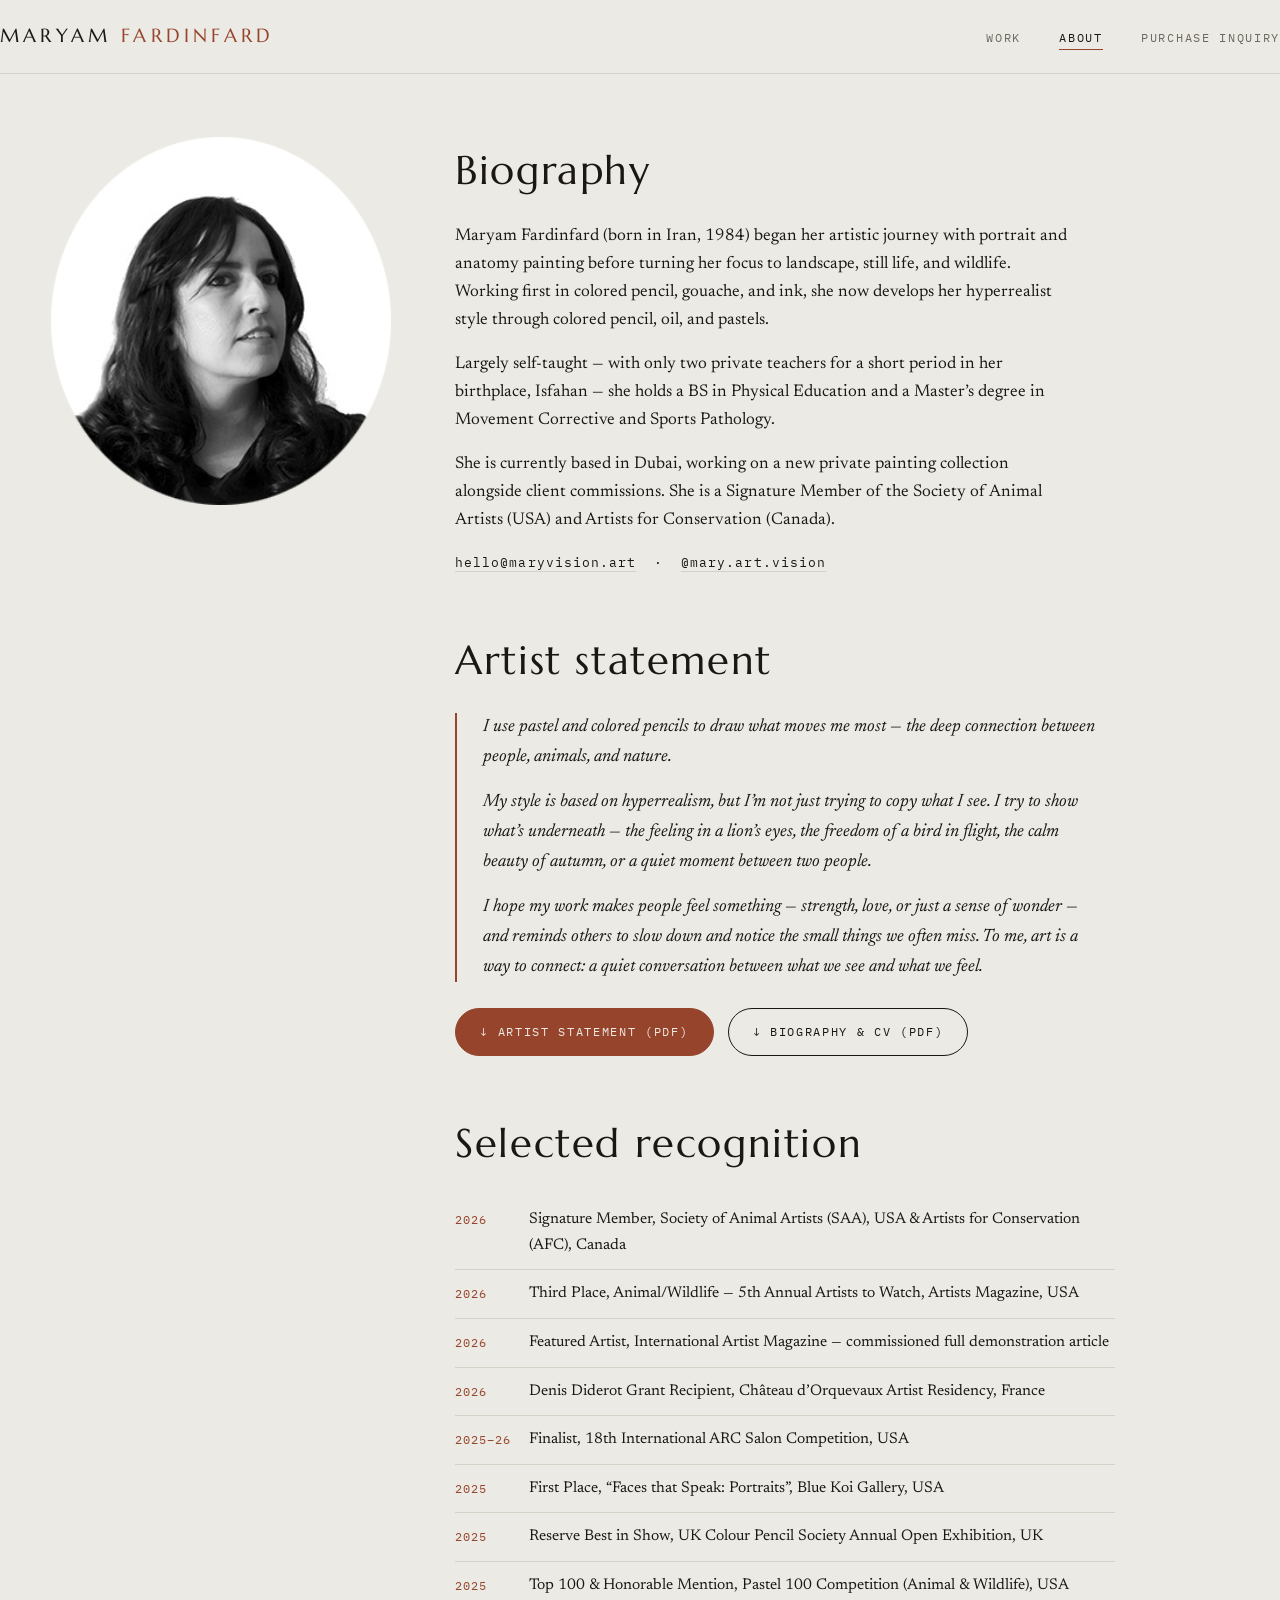
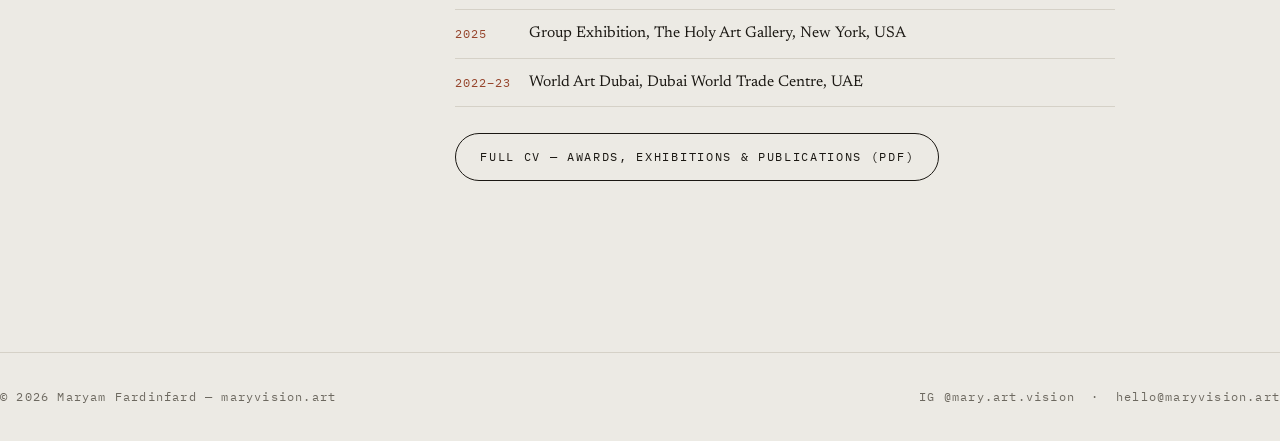
==== about.html @ 35402e99 "Initial site: gallery, about, purchase inquiry" ====
<!doctype html>
<html lang="en">
<head>
<meta charset="utf-8">
<meta name="viewport" content="width=device-width,initial-scale=1">
<title>About — Maryam Fardinfard</title>
<meta name="description" content="Biography and artist statement of Maryam Fardinfard, hyperrealist pastel and colored-pencil artist based in Dubai.">
<link rel="preconnect" href="https://fonts.googleapis.com"><link rel="preconnect" href="https://fonts.gstatic.com" crossorigin>
<link href="https://fonts.googleapis.com/css2?family=Marcellus&family=Newsreader:ital,opsz,wght@0,6..72,300..600;1,6..72,300..600&family=IBM+Plex+Mono:wght@400;500&display=swap" rel="stylesheet">
<link rel="stylesheet" href="css/style.css">
</head>
<body>
<header><div class="wrap nav">
  <a class="brand" href="index.html">Maryam <span>Fardinfard</span></a>
  <nav><ul>
    <li><a href="index.html#work">Work</a></li>
    <li><a href="about.html" aria-current="page">About</a></li>
    <li><a href="inquire.html">Purchase inquiry</a></li>
  </ul></nav>
</div></header>

<section class="sect about"><div class="wrap about-grid">
  <div class="portrait"><img src="images/profile.png" alt="Portrait of Maryam Fardinfard"></div>
  <div>
    <div class="block">
      <h2>Biography</h2>
      <p>Maryam Fardinfard (born in Iran, 1984) began her artistic journey with portrait and anatomy painting before turning her focus to landscape, still life, and wildlife. Working first in colored pencil, gouache, and ink, she now develops her hyperrealist style through colored pencil, oil, and pastels.</p>
      <p>Largely self-taught &mdash; with only two private teachers for a short period in her birthplace, Isfahan &mdash; she holds a BS in Physical Education and a Master&rsquo;s degree in Movement Corrective and Sports Pathology.</p>
      <p>She is currently based in Dubai, working on a new private painting collection alongside client commissions. She is a Signature Member of the Society of Animal Artists (USA) and Artists for Conservation (Canada).</p>
      <p class="contact-line"><a href="mailto:hello@maryvision.art">hello@maryvision.art</a> &nbsp;&middot;&nbsp; <a href="https://www.instagram.com/mary.art.vision/" target="_blank" rel="noopener">@mary.art.vision</a></p>
    </div>

    <div class="block">
      <h2>Artist statement</h2>
      <div class="statement">
        <p>I use pastel and colored pencils to draw what moves me most &mdash; the deep connection between people, animals, and nature.</p>
        <p>My style is based on hyperrealism, but I&rsquo;m not just trying to copy what I see. I try to show what&rsquo;s underneath &mdash; the feeling in a lion&rsquo;s eyes, the freedom of a bird in flight, the calm beauty of autumn, or a quiet moment between two people.</p>
        <p>I hope my work makes people feel something &mdash; strength, love, or just a sense of wonder &mdash; and reminds others to slow down and notice the small things we often miss. To me, art is a way to connect: a quiet conversation between what we see and what we feel.</p>
      </div>
      <div class="dl-row">
        <a class="btn primary" href="pdf/Maryam_Fardinfard_Artist_Statement.pdf" download>&darr; Artist statement (PDF)</a>
        <a class="btn" href="pdf/Maryam_Fardinfard_CV.pdf" download>&darr; Biography &amp; CV (PDF)</a>
      </div>
    </div>

    <div class="block">
      <h2>Selected recognition</h2>
      <ul class="cv-list">
        <li><span class="yr">2026</span><span>Signature Member, Society of Animal Artists (SAA), USA &amp; Artists for Conservation (AFC), Canada</span></li>
        <li><span class="yr">2026</span><span>Third Place, Animal/Wildlife &mdash; 5th Annual Artists to Watch, Artists Magazine, USA</span></li>
        <li><span class="yr">2026</span><span>Featured Artist, International Artist Magazine &mdash; commissioned full demonstration article</span></li>
        <li><span class="yr">2026</span><span>Denis Diderot Grant Recipient, Ch&acirc;teau d&rsquo;Orquevaux Artist Residency, France</span></li>
        <li><span class="yr">2025&ndash;26</span><span>Finalist, 18th International ARC Salon Competition, USA</span></li>
        <li><span class="yr">2025</span><span>First Place, &ldquo;Faces that Speak: Portraits&rdquo;, Blue Koi Gallery, USA</span></li>
        <li><span class="yr">2025</span><span>Reserve Best in Show, UK Colour Pencil Society Annual Open Exhibition, UK</span></li>
        <li><span class="yr">2025</span><span>Top 100 &amp; Honorable Mention, Pastel 100 Competition (Animal &amp; Wildlife), USA</span></li>
        <li><span class="yr">2025</span><span>Group Exhibition, The Holy Art Gallery, New York, USA</span></li>
        <li><span class="yr">2022&ndash;23</span><span>World Art Dubai, Dubai World Trade Centre, UAE</span></li>
      </ul>
      <div class="dl-row"><a class="btn" href="pdf/Maryam_Fardinfard_CV.pdf" download>Full CV &mdash; awards, exhibitions &amp; publications (PDF)</a></div>
    </div>
  </div>
</div></section>
<footer><div class="wrap foot">
  <span>&copy; 2026 Maryam Fardinfard &mdash; maryvision.art</span>
  <span><a href="https://www.instagram.com/mary.art.vision/" target="_blank" rel="noopener">IG @mary.art.vision</a> &nbsp;&middot;&nbsp; <a href="mailto:hello@maryvision.art">hello@maryvision.art</a></span>
</div></footer>
<script src="js/main.js"></script>
</body></html>
---- css/style.css ----
/* Maryam Fardinfard — maryvision.art
   Museum-catalogue minimalism. Grey gallery wall, graphite ink, sanguine chalk accent. */

:root{
  --paper:#ECEAE4;
  --card:#F5F3EE;
  --ink:#1B1813;
  --mid:#6D6960;
  --line:#D5D1C7;
  --sang:#96452C;
  --serif:"Newsreader",Georgia,serif;
  --disp:"Marcellus",Georgia,serif;
  --mono:"IBM Plex Mono",ui-monospace,monospace;
}
*{box-sizing:border-box;margin:0;padding:0}
html{scroll-behavior:smooth}
body{
  background:var(--paper);color:var(--ink);
  font-family:var(--serif);font-size:17px;line-height:1.65;
  -webkit-font-smoothing:antialiased;
}
img{display:block;max-width:100%}
a{color:inherit;text-decoration:none}
::selection{background:var(--sang);color:var(--paper)}

.wrap{max-width:1280px;margin:0 auto;padding:0 clamp(20px,4vw,56px)}

/* ---------- header ---------- */
header{
  position:sticky;top:0;z-index:50;
  background:color-mix(in srgb,var(--paper) 88%,transparent);
  backdrop-filter:blur(10px);
  border-bottom:1px solid var(--line);
}
.nav{display:flex;align-items:baseline;justify-content:space-between;padding:20px 0}
.brand{font-family:var(--disp);font-size:19px;letter-spacing:.22em;text-transform:uppercase}
.brand span{color:var(--sang)}
nav ul{display:flex;gap:clamp(18px,3vw,40px);list-style:none}
nav a{
  font-family:var(--mono);font-size:12px;letter-spacing:.14em;text-transform:uppercase;
  color:var(--mid);padding-bottom:4px;border-bottom:1px solid transparent;transition:.25s;
}
nav a:hover,nav a[aria-current]{color:var(--ink);border-color:var(--sang)}

/* ---------- hero ---------- */
.hero{padding:clamp(48px,8vh,110px) 0 clamp(40px,6vh,80px);border-bottom:1px solid var(--line)}
.hero-grid{display:grid;grid-template-columns:1.1fr .9fr;gap:clamp(28px,5vw,72px);align-items:end}
.hero h1{
  font-family:var(--disp);font-weight:400;
  font-size:clamp(40px,6.5vw,92px);line-height:1.02;letter-spacing:.02em;
}
.hero .kicker{
  font-family:var(--mono);font-size:12px;letter-spacing:.22em;text-transform:uppercase;
  color:var(--sang);margin-bottom:22px;
}
.hero p.lede{margin-top:26px;max-width:46ch;color:var(--mid);font-size:18px}
.hero-art{position:relative}
.hero-art figure{overflow:hidden;background:var(--card)}
.hero-art img{width:100%;aspect-ratio:4/3.1;object-fit:cover}
.plate{
  display:inline-flex;gap:14px;align-items:baseline;margin-top:14px;
  border-top:1px solid var(--ink);padding-top:10px;
}
.plate .code{font-family:var(--mono);font-size:12px;letter-spacing:.12em;color:var(--sang)}
.plate .t{font-family:var(--mono);font-size:12px;letter-spacing:.1em;color:var(--mid);text-transform:uppercase}

/* ---------- section headings ---------- */
.sect{padding:clamp(48px,7vh,90px) 0}
.sect-head{display:flex;align-items:baseline;justify-content:space-between;gap:24px;margin-bottom:34px;flex-wrap:wrap}
h2{font-family:var(--disp);font-weight:400;font-size:clamp(26px,3.2vw,40px);letter-spacing:.04em}
.count{font-family:var(--mono);font-size:12px;color:var(--mid);letter-spacing:.14em}

/* ---------- filters ---------- */
.filters{display:flex;gap:8px;flex-wrap:wrap;margin-bottom:38px}
.filters button{
  font-family:var(--mono);font-size:12px;letter-spacing:.12em;text-transform:uppercase;
  background:none;border:1px solid var(--line);color:var(--mid);
  padding:9px 18px;cursor:pointer;transition:.25s;border-radius:999px;
}
.filters button:hover{border-color:var(--ink);color:var(--ink)}
.filters button.on{background:var(--ink);border-color:var(--ink);color:var(--paper)}

/* ---------- gallery ---------- */
.grid{display:grid;grid-template-columns:repeat(3,1fr);gap:clamp(20px,3vw,42px) clamp(18px,2.5vw,34px)}
.art{opacity:1;transition:opacity .35s}
.art.hide{display:none}
.art figure{
  position:relative;overflow:hidden;background:var(--card);cursor:zoom-in;
}
.art img{
  width:100%;aspect-ratio:1/1;object-fit:cover;
  transform-origin:50% 50%;
  transition:transform .55s cubic-bezier(.22,.61,.36,1);
  will-change:transform;
}
.art figure:hover img,.art figure.zoom img{transform:scale(1.8)}
.art .label{
  display:flex;justify-content:space-between;align-items:baseline;
  margin-top:12px;padding-top:9px;border-top:1px solid var(--line);
}
.art .code{font-family:var(--mono);font-size:12px;letter-spacing:.12em;color:var(--ink)}
.art .cat{font-family:var(--mono);font-size:11px;letter-spacing:.12em;color:var(--mid);text-transform:uppercase}
.art:hover .code{color:var(--sang)}

/* ---------- lightbox ---------- */
.lb{
  position:fixed;inset:0;z-index:100;display:none;
  background:color-mix(in srgb,var(--ink) 92%,transparent);
  align-items:center;justify-content:center;padding:clamp(16px,4vw,56px);
}
.lb.open{display:flex}
.lb figure{max-width:min(1100px,100%);width:100%;display:flex;flex-direction:column;align-items:center}
.lb img{max-height:78vh;width:auto;max-width:100%;box-shadow:0 30px 80px rgba(0,0,0,.5)}
.lb .bar{
  display:flex;gap:22px;align-items:baseline;margin-top:18px;color:var(--paper);flex-wrap:wrap;justify-content:center;
}
.lb .code{font-family:var(--mono);font-size:13px;letter-spacing:.14em;color:#E0B7A4}
.lb .cat{font-family:var(--mono);font-size:12px;letter-spacing:.12em;color:#A9A49B;text-transform:uppercase}
.lb .inq{
  font-family:var(--mono);font-size:12px;letter-spacing:.12em;text-transform:uppercase;
  border:1px solid #5c574f;color:var(--paper);padding:8px 18px;border-radius:999px;transition:.25s;
}
.lb .inq:hover{background:var(--sang);border-color:var(--sang)}
.lb .x{
  position:absolute;top:22px;right:28px;background:none;border:0;color:var(--paper);
  font-family:var(--mono);font-size:13px;letter-spacing:.14em;cursor:pointer;opacity:.8;
}
.lb .x:hover{opacity:1}

/* ---------- about ---------- */
.about-grid{display:grid;grid-template-columns:340px 1fr;gap:clamp(32px,5vw,80px);align-items:start}
.about-grid .portrait{position:sticky;top:110px}
.about-grid .portrait img{width:100%;filter:grayscale(12%)}
.about h2{margin-bottom:20px}
.about .block{margin-bottom:clamp(40px,6vh,64px)}
.about p{margin-bottom:16px;max-width:62ch}
.about p.muted{color:var(--mid)}
.statement{
  border-left:2px solid var(--sang);padding-left:26px;
  font-style:italic;font-size:18px;
}
.dl-row{display:flex;gap:14px;flex-wrap:wrap;margin-top:26px}
.btn{
  display:inline-flex;align-items:center;gap:10px;
  font-family:var(--mono);font-size:12px;letter-spacing:.14em;text-transform:uppercase;
  border:1px solid var(--ink);color:var(--ink);padding:13px 24px;border-radius:999px;transition:.25s;
}
.btn:hover{background:var(--ink);color:var(--paper)}
.btn.primary{background:var(--sang);border-color:var(--sang);color:var(--paper)}
.btn.primary:hover{background:var(--ink);border-color:var(--ink)}
.cv-list{list-style:none;max-width:66ch}
.cv-list li{
  padding:11px 0;border-bottom:1px solid var(--line);
  display:grid;grid-template-columns:56px 1fr;gap:18px;font-size:15.5px;
}
.cv-list .yr{font-family:var(--mono);font-size:12px;color:var(--sang);letter-spacing:.08em;padding-top:3px}
.contact-line{font-family:var(--mono);font-size:13px;letter-spacing:.08em}
.contact-line a{border-bottom:1px solid var(--line)}
.contact-line a:hover{border-color:var(--sang);color:var(--sang)}

/* ---------- inquiry form ---------- */
.form-wrap{max-width:640px}
.form-wrap p.intro{color:var(--mid);margin-bottom:36px;max-width:52ch}
form .field{margin-bottom:26px}
label{
  display:block;font-family:var(--mono);font-size:12px;letter-spacing:.14em;
  text-transform:uppercase;color:var(--mid);margin-bottom:9px;
}
input,select,textarea{
  width:100%;background:var(--card);border:1px solid var(--line);
  font-family:var(--serif);font-size:16px;color:var(--ink);
  padding:14px 16px;transition:border .25s;border-radius:2px;
}
input:focus,select:focus,textarea:focus{outline:none;border-color:var(--sang)}
textarea{min-height:150px;resize:vertical}
select{appearance:none;background-image:url("data:image/svg+xml,%3Csvg xmlns='http://www.w3.org/2000/svg' width='10' height='6'%3E%3Cpath d='M0 0l5 6 5-6z' fill='%236D6960'/%3E%3C/svg%3E");background-repeat:no-repeat;background-position:right 16px center}
form button[type=submit]{cursor:pointer;width:auto}
.note{font-family:var(--mono);font-size:12px;color:var(--mid);letter-spacing:.06em;margin-top:16px}

/* ---------- footer ---------- */
footer{border-top:1px solid var(--line);margin-top:clamp(40px,6vh,80px)}
.foot{
  display:flex;justify-content:space-between;align-items:baseline;gap:20px;flex-wrap:wrap;
  padding:34px 0;font-family:var(--mono);font-size:12px;letter-spacing:.1em;color:var(--mid);
}
.foot a:hover{color:var(--sang)}

/* ---------- thanks ---------- */
.center-page{min-height:55vh;display:flex;flex-direction:column;justify-content:center;align-items:flex-start;gap:20px}

/* ---------- responsive ---------- */
@media(max-width:960px){
  .grid{grid-template-columns:repeat(2,1fr)}
  .hero-grid{grid-template-columns:1fr}
  .about-grid{grid-template-columns:1fr}
  .about-grid .portrait{position:static;max-width:300px}
}
@media(max-width:560px){
  .grid{grid-template-columns:1fr}
  .art img{aspect-ratio:4/3.4}
  nav ul{gap:16px}
  .brand{font-size:15px;letter-spacing:.16em}
  .nav{flex-wrap:wrap;gap:10px}
}
@media(prefers-reduced-motion:reduce){
  *{transition:none!important;animation:none!important}
  html{scroll-behavior:auto}
}
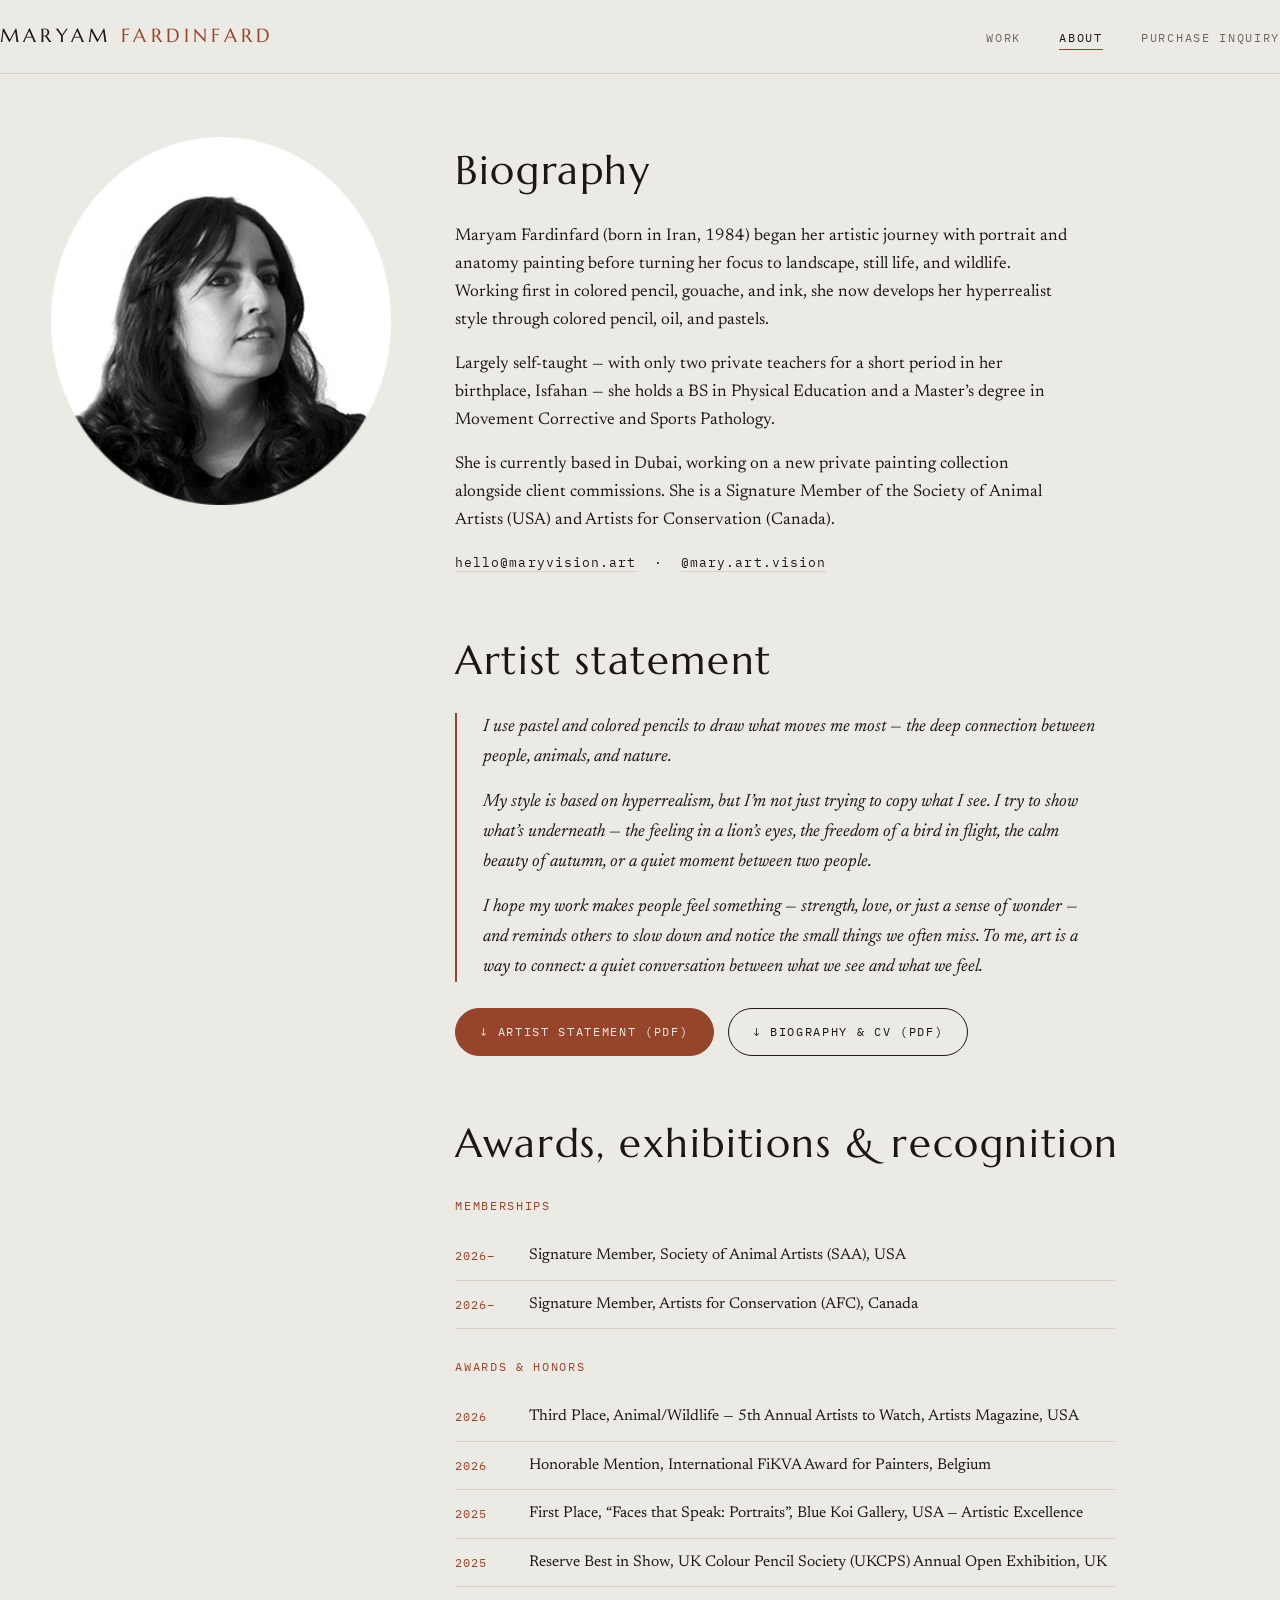
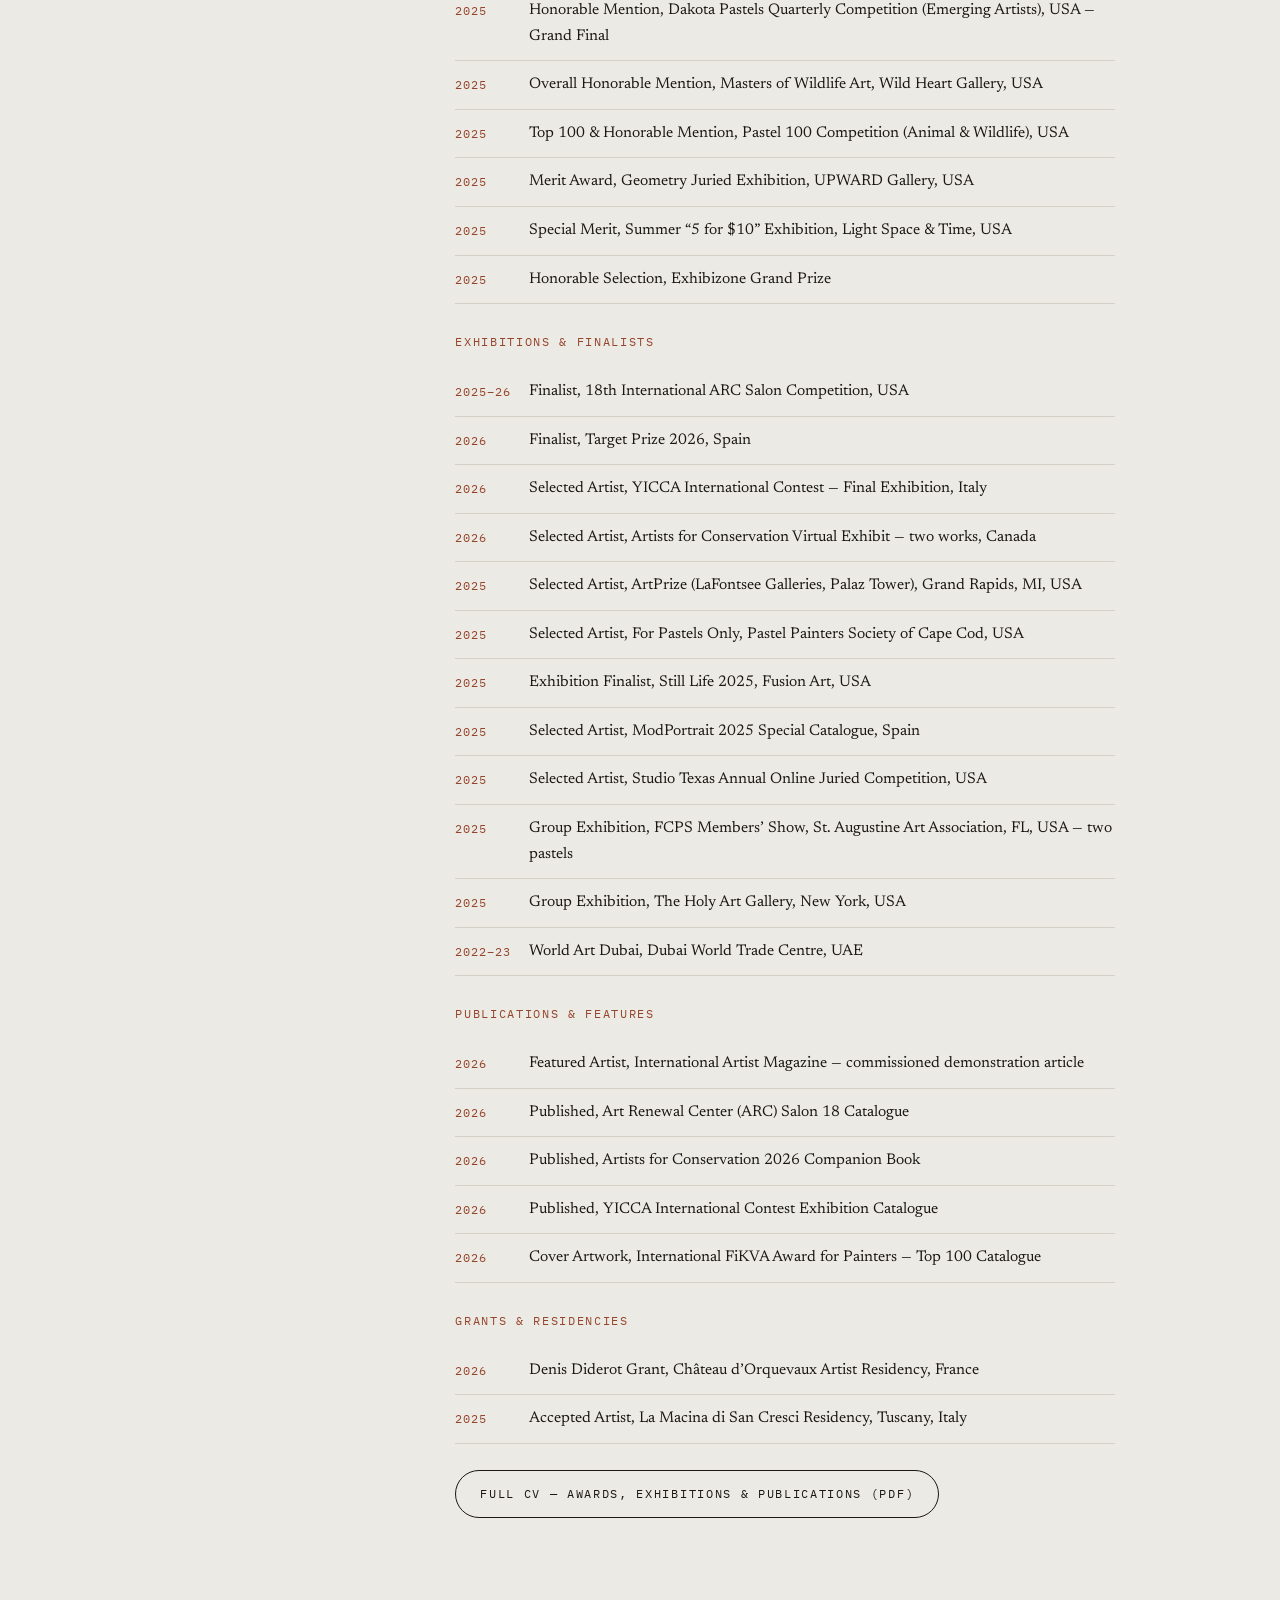
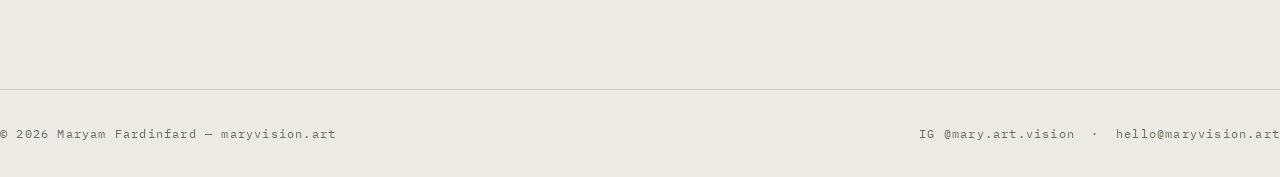
==== commit 3690ead2: "About: list full awards/exhibitions instead of a selection" ====
--- a/about.html
+++ b/about.html
@@ -44,18 +44,52 @@
     </div>
 
     <div class="block">
-      <h2>Selected recognition</h2>
+            <h2>Awards, exhibitions &amp; recognition</h2>
+      <p class="cv-group">Memberships</p>
       <ul class="cv-list">
-        <li><span class="yr">2026</span><span>Signature Member, Society of Animal Artists (SAA), USA &amp; Artists for Conservation (AFC), Canada</span></li>
+        <li><span class="yr">2026&ndash;</span><span>Signature Member, Society of Animal Artists (SAA), USA</span></li>
+        <li><span class="yr">2026&ndash;</span><span>Signature Member, Artists for Conservation (AFC), Canada</span></li>
+      </ul>
+      <p class="cv-group">Awards &amp; honors</p>
+      <ul class="cv-list">
         <li><span class="yr">2026</span><span>Third Place, Animal/Wildlife &mdash; 5th Annual Artists to Watch, Artists Magazine, USA</span></li>
-        <li><span class="yr">2026</span><span>Featured Artist, International Artist Magazine &mdash; commissioned full demonstration article</span></li>
-        <li><span class="yr">2026</span><span>Denis Diderot Grant Recipient, Ch&acirc;teau d&rsquo;Orquevaux Artist Residency, France</span></li>
+        <li><span class="yr">2026</span><span>Honorable Mention, International FiKVA Award for Painters, Belgium</span></li>
+        <li><span class="yr">2025</span><span>First Place, &ldquo;Faces that Speak: Portraits&rdquo;, Blue Koi Gallery, USA &mdash; Artistic Excellence</span></li>
+        <li><span class="yr">2025</span><span>Reserve Best in Show, UK Colour Pencil Society (UKCPS) Annual Open Exhibition, UK</span></li>
+        <li><span class="yr">2025</span><span>Honorable Mention, Dakota Pastels Quarterly Competition (Emerging Artists), USA &mdash; Grand Final</span></li>
+        <li><span class="yr">2025</span><span>Overall Honorable Mention, Masters of Wildlife Art, Wild Heart Gallery, USA</span></li>
+        <li><span class="yr">2025</span><span>Top 100 &amp; Honorable Mention, Pastel 100 Competition (Animal &amp; Wildlife), USA</span></li>
+        <li><span class="yr">2025</span><span>Merit Award, Geometry Juried Exhibition, UPWARD Gallery, USA</span></li>
+        <li><span class="yr">2025</span><span>Special Merit, Summer &ldquo;5 for $10&rdquo; Exhibition, Light Space &amp; Time, USA</span></li>
+        <li><span class="yr">2025</span><span>Honorable Selection, Exhibizone Grand Prize</span></li>
+      </ul>
+      <p class="cv-group">Exhibitions &amp; finalists</p>
+      <ul class="cv-list">
         <li><span class="yr">2025&ndash;26</span><span>Finalist, 18th International ARC Salon Competition, USA</span></li>
-        <li><span class="yr">2025</span><span>First Place, &ldquo;Faces that Speak: Portraits&rdquo;, Blue Koi Gallery, USA</span></li>
-        <li><span class="yr">2025</span><span>Reserve Best in Show, UK Colour Pencil Society Annual Open Exhibition, UK</span></li>
-        <li><span class="yr">2025</span><span>Top 100 &amp; Honorable Mention, Pastel 100 Competition (Animal &amp; Wildlife), USA</span></li>
+        <li><span class="yr">2026</span><span>Finalist, Target Prize 2026, Spain</span></li>
+        <li><span class="yr">2026</span><span>Selected Artist, YICCA International Contest &mdash; Final Exhibition, Italy</span></li>
+        <li><span class="yr">2026</span><span>Selected Artist, Artists for Conservation Virtual Exhibit &mdash; two works, Canada</span></li>
+        <li><span class="yr">2025</span><span>Selected Artist, ArtPrize (LaFontsee Galleries, Palaz Tower), Grand Rapids, MI, USA</span></li>
+        <li><span class="yr">2025</span><span>Selected Artist, For Pastels Only, Pastel Painters Society of Cape Cod, USA</span></li>
+        <li><span class="yr">2025</span><span>Exhibition Finalist, Still Life 2025, Fusion Art, USA</span></li>
+        <li><span class="yr">2025</span><span>Selected Artist, ModPortrait 2025 Special Catalogue, Spain</span></li>
+        <li><span class="yr">2025</span><span>Selected Artist, Studio Texas Annual Online Juried Competition, USA</span></li>
+        <li><span class="yr">2025</span><span>Group Exhibition, FCPS Members&rsquo; Show, St. Augustine Art Association, FL, USA &mdash; two pastels</span></li>
         <li><span class="yr">2025</span><span>Group Exhibition, The Holy Art Gallery, New York, USA</span></li>
         <li><span class="yr">2022&ndash;23</span><span>World Art Dubai, Dubai World Trade Centre, UAE</span></li>
+      </ul>
+      <p class="cv-group">Publications &amp; features</p>
+      <ul class="cv-list">
+        <li><span class="yr">2026</span><span>Featured Artist, International Artist Magazine &mdash; commissioned demonstration article</span></li>
+        <li><span class="yr">2026</span><span>Published, Art Renewal Center (ARC) Salon 18 Catalogue</span></li>
+        <li><span class="yr">2026</span><span>Published, Artists for Conservation 2026 Companion Book</span></li>
+        <li><span class="yr">2026</span><span>Published, YICCA International Contest Exhibition Catalogue</span></li>
+        <li><span class="yr">2026</span><span>Cover Artwork, International FiKVA Award for Painters &mdash; Top 100 Catalogue</span></li>
+      </ul>
+      <p class="cv-group">Grants &amp; residencies</p>
+      <ul class="cv-list">
+        <li><span class="yr">2026</span><span>Denis Diderot Grant, Ch&acirc;teau d&rsquo;Orquevaux Artist Residency, France</span></li>
+        <li><span class="yr">2025</span><span>Accepted Artist, La Macina di San Cresci Residency, Tuscany, Italy</span></li>
       </ul>
       <div class="dl-row"><a class="btn" href="pdf/Maryam_Fardinfard_CV.pdf" download>Full CV &mdash; awards, exhibitions &amp; publications (PDF)</a></div>
     </div>
--- a/css/style.css
+++ b/css/style.css
@@ -206,3 +206,6 @@
   *{transition:none!important;animation:none!important}
   html{scroll-behavior:auto}
 }
+
+.cv-group{font-family:var(--mono);font-size:12px;letter-spacing:.14em;text-transform:uppercase;color:var(--sang);margin:28px 0 8px}
+.cv-group:first-of-type{margin-top:6px}
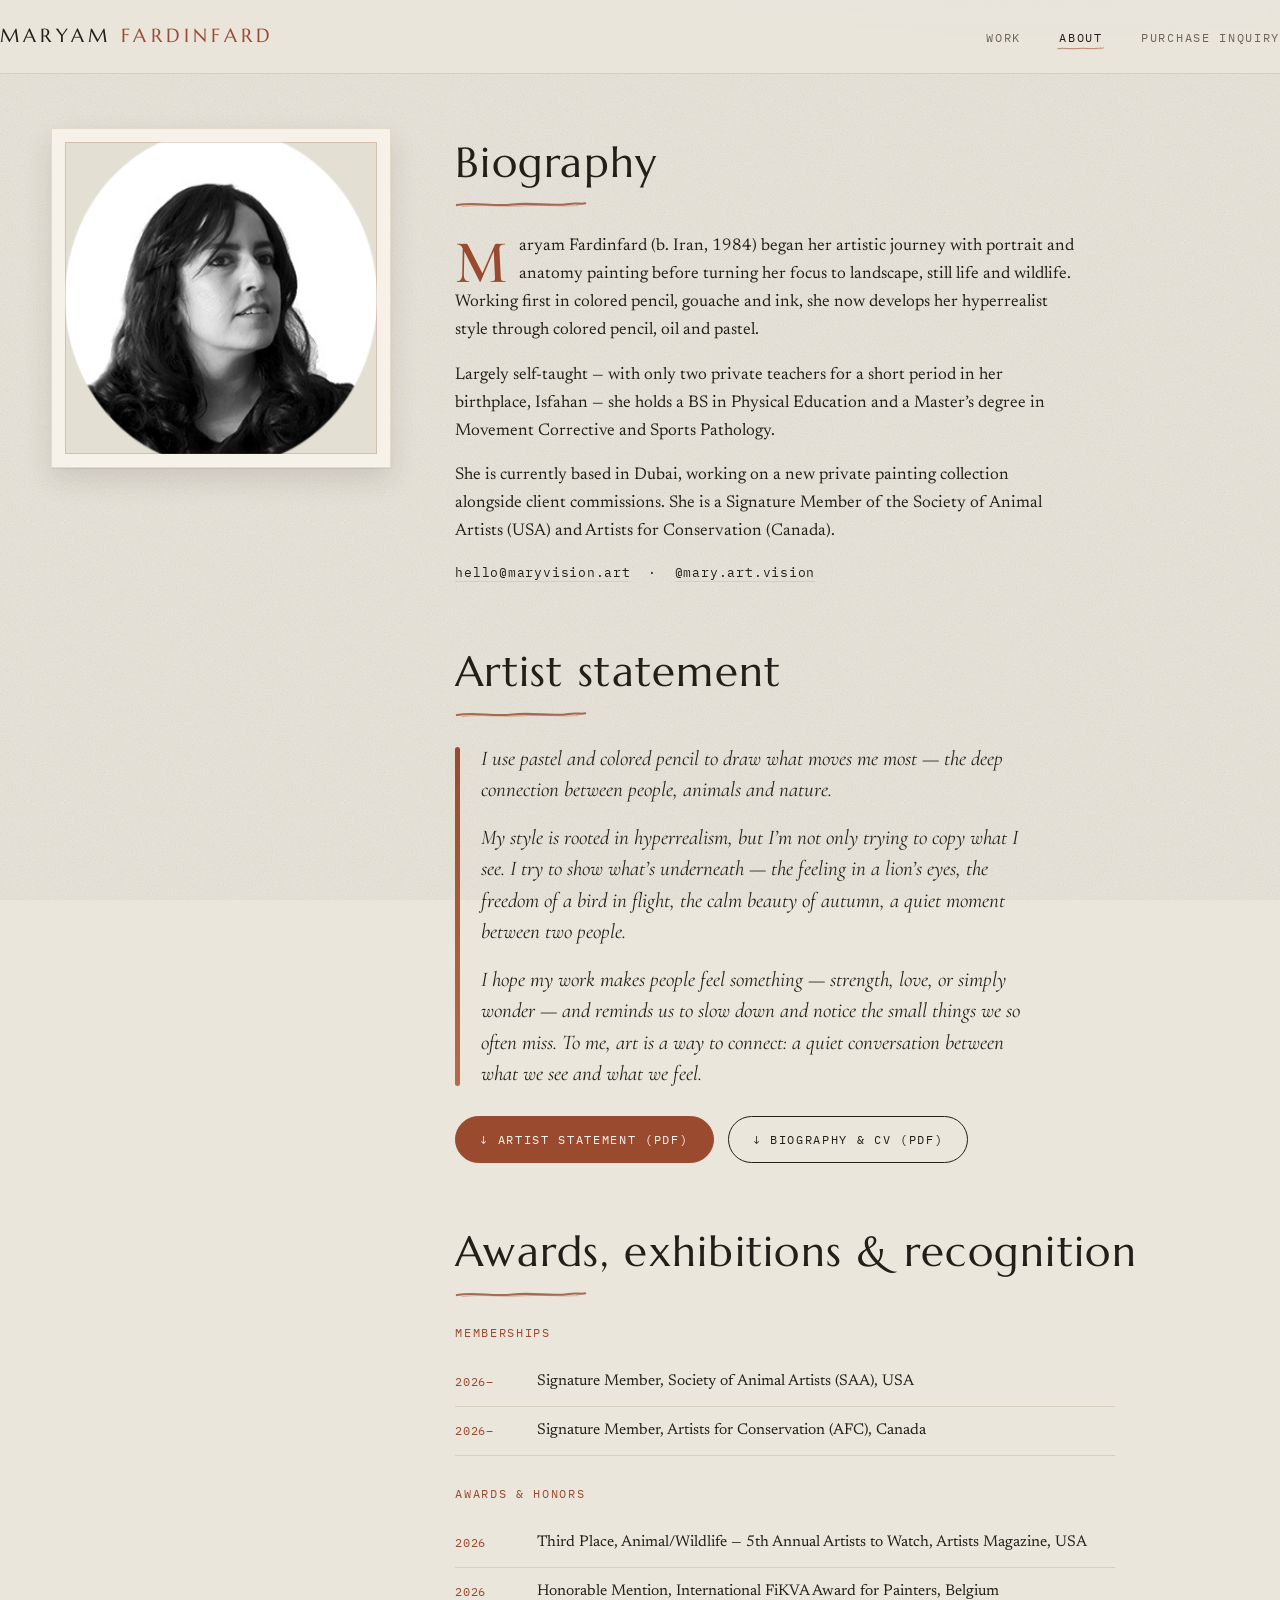
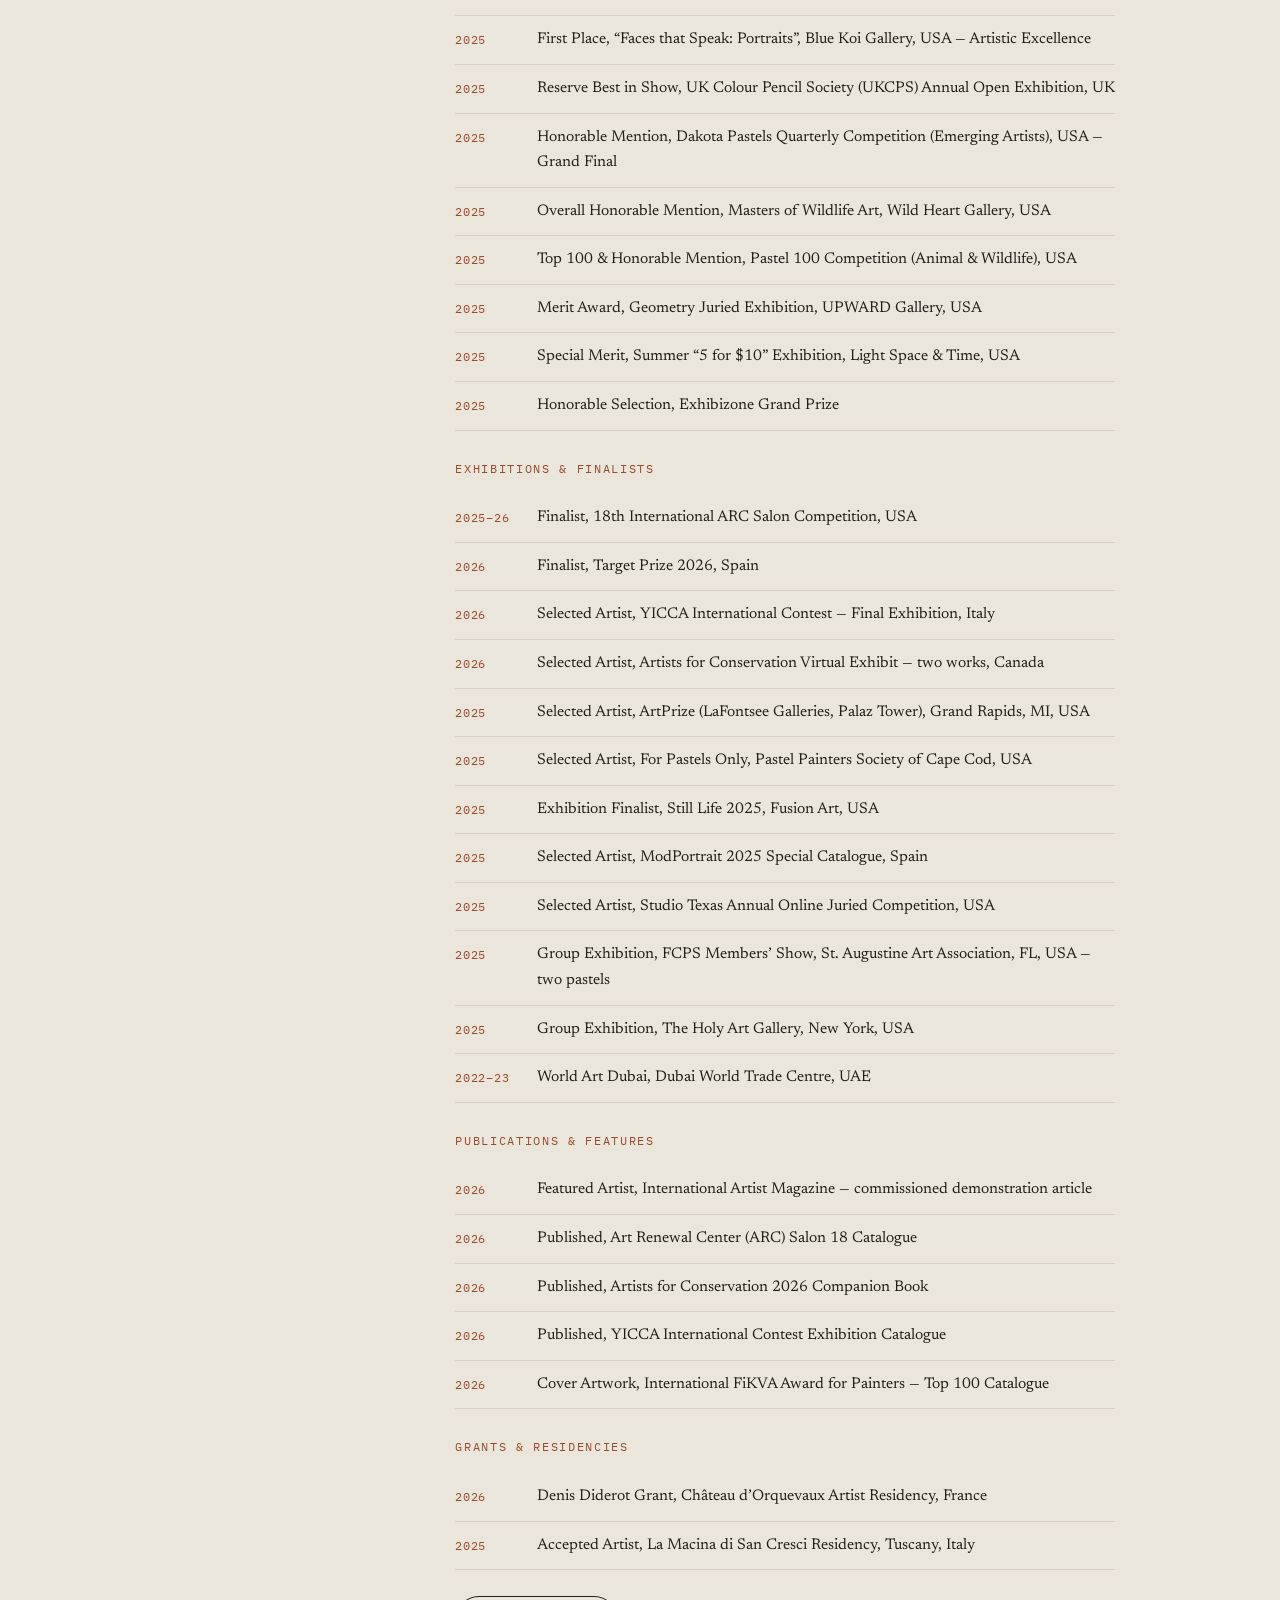
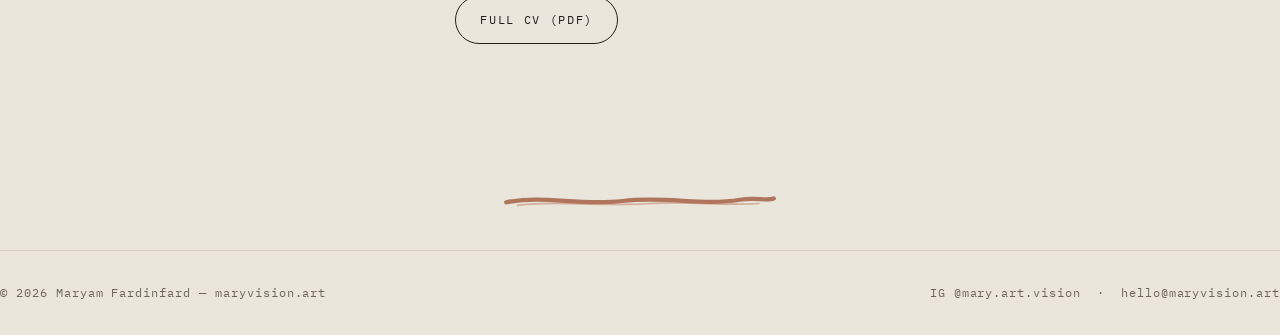
==== commit 21217fe9: "New collection: 41 artworks, 6 categories (Wildlife/Birds/Horses/Nature/Portrait/Still Life), painte" ====
--- a/about.html
+++ b/about.html
@@ -4,12 +4,13 @@
 <meta charset="utf-8">
 <meta name="viewport" content="width=device-width,initial-scale=1">
 <title>About — Maryam Fardinfard</title>
-<meta name="description" content="Biography and artist statement of Maryam Fardinfard, hyperrealist pastel and colored-pencil artist based in Dubai.">
+<meta name="description" content="Biography and artist statement of Maryam Fardinfard, hyperrealist pastel, colored-pencil and oil painter based in Dubai.">
 <link rel="preconnect" href="https://fonts.googleapis.com"><link rel="preconnect" href="https://fonts.gstatic.com" crossorigin>
-<link href="https://fonts.googleapis.com/css2?family=Marcellus&family=Newsreader:ital,opsz,wght@0,6..72,300..600;1,6..72,300..600&family=IBM+Plex+Mono:wght@400;500&display=swap" rel="stylesheet">
+<link href="https://fonts.googleapis.com/css2?family=Marcellus&family=Cormorant+Garamond:ital,wght@0,400;0,500;0,600;1,400;1,500&family=Newsreader:ital,opsz,wght@0,6..72,300..600;1,6..72,300..500&family=IBM+Plex+Mono:wght@400;500&display=swap" rel="stylesheet">
 <link rel="stylesheet" href="css/style.css">
 </head>
 <body>
+<div class="grain" aria-hidden="true"></div>
 <header><div class="wrap nav">
   <a class="brand" href="index.html">Maryam <span>Fardinfard</span></a>
   <nav><ul>
@@ -20,11 +21,11 @@
 </div></header>
 
 <section class="sect about"><div class="wrap about-grid">
-  <div class="portrait"><img src="images/profile.png" alt="Portrait of Maryam Fardinfard"></div>
+  <div class="portrait"><figure class="frm"><span class="win"><img src="images/profile.png" alt="Portrait of Maryam Fardinfard"></span></figure></div>
   <div>
-    <div class="block">
+    <div class="block bio">
       <h2>Biography</h2>
-      <p>Maryam Fardinfard (born in Iran, 1984) began her artistic journey with portrait and anatomy painting before turning her focus to landscape, still life, and wildlife. Working first in colored pencil, gouache, and ink, she now develops her hyperrealist style through colored pencil, oil, and pastels.</p>
+      <p>Maryam Fardinfard (b.&nbsp;Iran, 1984) began her artistic journey with portrait and anatomy painting before turning her focus to landscape, still life and wildlife. Working first in colored pencil, gouache and ink, she now develops her hyperrealist style through colored pencil, oil and pastel.</p>
       <p>Largely self-taught &mdash; with only two private teachers for a short period in her birthplace, Isfahan &mdash; she holds a BS in Physical Education and a Master&rsquo;s degree in Movement Corrective and Sports Pathology.</p>
       <p>She is currently based in Dubai, working on a new private painting collection alongside client commissions. She is a Signature Member of the Society of Animal Artists (USA) and Artists for Conservation (Canada).</p>
       <p class="contact-line"><a href="mailto:hello@maryvision.art">hello@maryvision.art</a> &nbsp;&middot;&nbsp; <a href="https://www.instagram.com/mary.art.vision/" target="_blank" rel="noopener">@mary.art.vision</a></p>
@@ -33,9 +34,9 @@
     <div class="block">
       <h2>Artist statement</h2>
       <div class="statement">
-        <p>I use pastel and colored pencils to draw what moves me most &mdash; the deep connection between people, animals, and nature.</p>
-        <p>My style is based on hyperrealism, but I&rsquo;m not just trying to copy what I see. I try to show what&rsquo;s underneath &mdash; the feeling in a lion&rsquo;s eyes, the freedom of a bird in flight, the calm beauty of autumn, or a quiet moment between two people.</p>
-        <p>I hope my work makes people feel something &mdash; strength, love, or just a sense of wonder &mdash; and reminds others to slow down and notice the small things we often miss. To me, art is a way to connect: a quiet conversation between what we see and what we feel.</p>
+        <p>I use pastel and colored pencil to draw what moves me most &mdash; the deep connection between people, animals and nature.</p>
+        <p>My style is rooted in hyperrealism, but I&rsquo;m not only trying to copy what I see. I try to show what&rsquo;s underneath &mdash; the feeling in a lion&rsquo;s eyes, the freedom of a bird in flight, the calm beauty of autumn, a quiet moment between two people.</p>
+        <p>I hope my work makes people feel something &mdash; strength, love, or simply wonder &mdash; and reminds us to slow down and notice the small things we so often miss. To me, art is a way to connect: a quiet conversation between what we see and what we feel.</p>
       </div>
       <div class="dl-row">
         <a class="btn primary" href="pdf/Maryam_Fardinfard_Artist_Statement.pdf" download>&darr; Artist statement (PDF)</a>
@@ -44,7 +45,7 @@
     </div>
 
     <div class="block">
-            <h2>Awards, exhibitions &amp; recognition</h2>
+      <h2>Awards, exhibitions &amp; recognition</h2>
       <p class="cv-group">Memberships</p>
       <ul class="cv-list">
         <li><span class="yr">2026&ndash;</span><span>Signature Member, Society of Animal Artists (SAA), USA</span></li>
@@ -91,10 +92,11 @@
         <li><span class="yr">2026</span><span>Denis Diderot Grant, Ch&acirc;teau d&rsquo;Orquevaux Artist Residency, France</span></li>
         <li><span class="yr">2025</span><span>Accepted Artist, La Macina di San Cresci Residency, Tuscany, Italy</span></li>
       </ul>
-      <div class="dl-row"><a class="btn" href="pdf/Maryam_Fardinfard_CV.pdf" download>Full CV &mdash; awards, exhibitions &amp; publications (PDF)</a></div>
+      <div class="dl-row"><a class="btn" href="pdf/Maryam_Fardinfard_CV.pdf" download>Full CV (PDF)</a></div>
     </div>
   </div>
 </div></section>
+<div class="divider" aria-hidden="true"></div>
 <footer><div class="wrap foot">
   <span>&copy; 2026 Maryam Fardinfard &mdash; maryvision.art</span>
   <span><a href="https://www.instagram.com/mary.art.vision/" target="_blank" rel="noopener">IG @mary.art.vision</a> &nbsp;&middot;&nbsp; <a href="mailto:hello@maryvision.art">hello@maryvision.art</a></span>
--- a/css/style.css
+++ b/css/style.css
@@ -1,211 +1,194 @@
 /* Maryam Fardinfard — maryvision.art
-   Museum-catalogue minimalism. Grey gallery wall, graphite ink, sanguine chalk accent. */
+   Museum-catalogue base, warmed with a painter's hand:
+   canvas grain, brush-stroke accents, matted frames, sanguine ink. */
 
 :root{
-  --paper:#ECEAE4;
-  --card:#F5F3EE;
-  --ink:#1B1813;
-  --mid:#6D6960;
-  --line:#D5D1C7;
-  --sang:#96452C;
+  --paper:#EAE6DC;
+  --paper2:#E4DFD3;
+  --card:#F6F2E9;
+  --ink:#221E18;
+  --mid:#6B655A;
+  --line:#D6CFC0;
+  --frame:#E2DBCB;
+  --sang:#9A4A2E;
+  --sang2:#B76A48;
+  --gold:#B4894C;
+  --disp:"Marcellus",Georgia,serif;
   --serif:"Newsreader",Georgia,serif;
-  --disp:"Marcellus",Georgia,serif;
+  --cormorant:"Cormorant Garamond",Georgia,serif;
   --mono:"IBM Plex Mono",ui-monospace,monospace;
+  --brush:url("data:image/svg+xml,%3Csvg xmlns='http://www.w3.org/2000/svg' width='220' height='16' viewBox='0 0 220 16'%3E%3Cpath d='M3,9 C34,3 60,12 96,8 C132,4 160,12 190,7 C202,5 212,8 217,6' fill='none' stroke='%239A4A2E' stroke-width='3.4' stroke-linecap='round' opacity='.8'/%3E%3Cpath d='M12,11.5 C44,7 74,13 118,10 C150,8 178,12 205,10' fill='none' stroke='%23B76A48' stroke-width='1.4' stroke-linecap='round' opacity='.5'/%3E%3C/svg%3E");
 }
 *{box-sizing:border-box;margin:0;padding:0}
 html{scroll-behavior:smooth}
 body{
-  background:var(--paper);color:var(--ink);
+  background:var(--paper);
+  background-image:
+    radial-gradient(1200px 600px at 82% -8%, rgba(183,106,72,.10), transparent 60%),
+    radial-gradient(900px 500px at -10% 110%, rgba(180,137,76,.08), transparent 55%);
+  color:var(--ink);
   font-family:var(--serif);font-size:17px;line-height:1.65;
-  -webkit-font-smoothing:antialiased;
+  -webkit-font-smoothing:antialiased;position:relative;
+}
+/* canvas grain overlay */
+.grain{
+  position:fixed;inset:0;z-index:-1;pointer-events:none;opacity:.55;mix-blend-mode:multiply;
+  background-image:url("data:image/svg+xml,%3Csvg xmlns='http://www.w3.org/2000/svg' width='140' height='140'%3E%3Cfilter id='n'%3E%3CfeTurbulence type='fractalNoise' baseFrequency='0.9' numOctaves='2' stitchTiles='stitch'/%3E%3CfeColorMatrix type='saturate' values='0'/%3E%3C/filter%3E%3Crect width='100%25' height='100%25' filter='url(%23n)' opacity='0.4'/%3E%3C/svg%3E");
+  background-size:140px 140px;
 }
 img{display:block;max-width:100%}
 a{color:inherit;text-decoration:none}
+em{font-style:italic}
 ::selection{background:var(--sang);color:var(--paper)}
-
-.wrap{max-width:1280px;margin:0 auto;padding:0 clamp(20px,4vw,56px)}
+.wrap{max-width:1300px;margin:0 auto;padding:0 clamp(20px,4vw,60px)}
 
 /* ---------- header ---------- */
-header{
-  position:sticky;top:0;z-index:50;
-  background:color-mix(in srgb,var(--paper) 88%,transparent);
-  backdrop-filter:blur(10px);
-  border-bottom:1px solid var(--line);
-}
+header{position:sticky;top:0;z-index:50;
+  background:color-mix(in srgb,var(--paper) 86%,transparent);
+  backdrop-filter:blur(10px);border-bottom:1px solid var(--line)}
 .nav{display:flex;align-items:baseline;justify-content:space-between;padding:20px 0}
 .brand{font-family:var(--disp);font-size:19px;letter-spacing:.22em;text-transform:uppercase}
 .brand span{color:var(--sang)}
 nav ul{display:flex;gap:clamp(18px,3vw,40px);list-style:none}
-nav a{
-  font-family:var(--mono);font-size:12px;letter-spacing:.14em;text-transform:uppercase;
-  color:var(--mid);padding-bottom:4px;border-bottom:1px solid transparent;transition:.25s;
-}
-nav a:hover,nav a[aria-current]{color:var(--ink);border-color:var(--sang)}
+nav a{font-family:var(--mono);font-size:12px;letter-spacing:.14em;text-transform:uppercase;
+  color:var(--mid);padding-bottom:6px;position:relative;transition:color .25s}
+nav a:hover,nav a[aria-current]{color:var(--ink)}
+nav a[aria-current]::after,nav a:hover::after{
+  content:"";position:absolute;left:-2px;right:-2px;bottom:-2px;height:9px;
+  background:var(--brush);background-repeat:no-repeat;background-size:100% 100%}
 
 /* ---------- hero ---------- */
-.hero{padding:clamp(48px,8vh,110px) 0 clamp(40px,6vh,80px);border-bottom:1px solid var(--line)}
-.hero-grid{display:grid;grid-template-columns:1.1fr .9fr;gap:clamp(28px,5vw,72px);align-items:end}
-.hero h1{
-  font-family:var(--disp);font-weight:400;
-  font-size:clamp(40px,6.5vw,92px);line-height:1.02;letter-spacing:.02em;
-}
-.hero .kicker{
-  font-family:var(--mono);font-size:12px;letter-spacing:.22em;text-transform:uppercase;
-  color:var(--sang);margin-bottom:22px;
-}
-.hero p.lede{margin-top:26px;max-width:46ch;color:var(--mid);font-size:18px}
-.hero-art{position:relative}
-.hero-art figure{overflow:hidden;background:var(--card)}
-.hero-art img{width:100%;aspect-ratio:4/3.1;object-fit:cover}
-.plate{
-  display:inline-flex;gap:14px;align-items:baseline;margin-top:14px;
-  border-top:1px solid var(--ink);padding-top:10px;
-}
+.hero{padding:clamp(46px,8vh,104px) 0 clamp(30px,5vh,64px)}
+.hero-grid{display:grid;grid-template-columns:1.02fr .98fr;gap:clamp(30px,5vw,76px);align-items:center}
+.kicker{font-family:var(--mono);font-size:12px;letter-spacing:.22em;text-transform:uppercase;color:var(--sang);margin-bottom:22px}
+.hero h1{font-family:var(--disp);font-weight:400;font-size:clamp(44px,7vw,104px);line-height:.98;letter-spacing:.01em;position:relative;display:inline-block}
+.hero h1::after{content:"";display:block;width:min(280px,60%);height:14px;margin-top:14px;
+  background:var(--brush);background-repeat:no-repeat;background-size:100% 100%}
+.hero .lede{margin-top:24px;max-width:46ch;color:#4f4a41;font-size:18.5px;font-family:var(--cormorant);font-size:21px;line-height:1.5}
+.scroll-cue{display:inline-block;margin-top:26px;font-family:var(--mono);font-size:12px;letter-spacing:.14em;text-transform:uppercase;color:var(--sang);border-bottom:1px solid transparent;transition:.25s}
+.scroll-cue:hover{border-color:var(--sang)}
+.plate{display:inline-flex;gap:14px;align-items:baseline;margin-top:16px;border-top:1px solid var(--ink);padding-top:10px}
 .plate .code{font-family:var(--mono);font-size:12px;letter-spacing:.12em;color:var(--sang)}
-.plate .t{font-family:var(--mono);font-size:12px;letter-spacing:.1em;color:var(--mid);text-transform:uppercase}
+.plate .t{font-family:var(--mono);font-size:12px;letter-spacing:.06em;color:var(--mid)}
 
-/* ---------- section headings ---------- */
-.sect{padding:clamp(48px,7vh,90px) 0}
-.sect-head{display:flex;align-items:baseline;justify-content:space-between;gap:24px;margin-bottom:34px;flex-wrap:wrap}
-h2{font-family:var(--disp);font-weight:400;font-size:clamp(26px,3.2vw,40px);letter-spacing:.04em}
+/* ---------- painted divider ---------- */
+.divider{height:26px;margin:clamp(20px,4vh,40px) 0;
+  background:var(--brush);background-repeat:no-repeat;background-position:center;background-size:300px 20px;opacity:.9}
+
+/* ---------- framed / matted artwork ---------- */
+.frm{background:var(--card);padding:clamp(9px,1vw,13px);position:relative;cursor:zoom-in;
+  box-shadow:0 1px 1px rgba(0,0,0,.05),0 12px 26px rgba(40,30,18,.12);
+  border:1px solid var(--frame)}
+.frm::after{content:"";position:absolute;inset:clamp(9px,1vw,13px);border:1px solid rgba(154,74,46,.22);pointer-events:none;z-index:3}
+.frm .win{overflow:hidden;display:block;background:var(--paper2)}
+.frm .win img{width:100%;aspect-ratio:1/1;object-fit:cover;transform-origin:50% 50%;
+  transition:transform .6s cubic-bezier(.22,.61,.36,1);will-change:transform}
+.frm:hover .win img,.frm.zoom .win img{transform:scale(1.7)}
+.frm.lg .win img{aspect-ratio:auto}
+
+/* ---------- section heads ---------- */
+.sect{padding:clamp(40px,6vh,84px) 0}
+.sect-head{display:flex;align-items:flex-end;justify-content:space-between;gap:24px;margin-bottom:30px;flex-wrap:wrap}
+h2{font-family:var(--disp);font-weight:400;font-size:clamp(27px,3.4vw,42px);letter-spacing:.03em;position:relative;padding-bottom:14px}
+h2::after{content:"";position:absolute;left:0;bottom:0;width:132px;height:13px;
+  background:var(--brush);background-repeat:no-repeat;background-size:100% 100%}
 .count{font-family:var(--mono);font-size:12px;color:var(--mid);letter-spacing:.14em}
 
 /* ---------- filters ---------- */
-.filters{display:flex;gap:8px;flex-wrap:wrap;margin-bottom:38px}
-.filters button{
-  font-family:var(--mono);font-size:12px;letter-spacing:.12em;text-transform:uppercase;
-  background:none;border:1px solid var(--line);color:var(--mid);
-  padding:9px 18px;cursor:pointer;transition:.25s;border-radius:999px;
-}
+.filters{display:flex;gap:8px;flex-wrap:wrap;margin-bottom:40px}
+.filters button{font-family:var(--mono);font-size:12px;letter-spacing:.12em;text-transform:uppercase;
+  background:none;border:1px solid var(--line);color:var(--mid);padding:9px 18px;cursor:pointer;transition:.25s;border-radius:999px}
 .filters button:hover{border-color:var(--ink);color:var(--ink)}
 .filters button.on{background:var(--ink);border-color:var(--ink);color:var(--paper)}
 
-/* ---------- gallery ---------- */
-.grid{display:grid;grid-template-columns:repeat(3,1fr);gap:clamp(20px,3vw,42px) clamp(18px,2.5vw,34px)}
-.art{opacity:1;transition:opacity .35s}
+/* ---------- gallery grid ---------- */
+.grid{display:grid;grid-template-columns:repeat(3,1fr);gap:clamp(26px,3.2vw,50px) clamp(20px,2.6vw,38px)}
 .art.hide{display:none}
-.art figure{
-  position:relative;overflow:hidden;background:var(--card);cursor:zoom-in;
-}
-.art img{
-  width:100%;aspect-ratio:1/1;object-fit:cover;
-  transform-origin:50% 50%;
-  transition:transform .55s cubic-bezier(.22,.61,.36,1);
-  will-change:transform;
-}
-.art figure:hover img,.art figure.zoom img{transform:scale(1.8)}
-.art .label{
-  display:flex;justify-content:space-between;align-items:baseline;
-  margin-top:12px;padding-top:9px;border-top:1px solid var(--line);
-}
-.art .code{font-family:var(--mono);font-size:12px;letter-spacing:.12em;color:var(--ink)}
-.art .cat{font-family:var(--mono);font-size:11px;letter-spacing:.12em;color:var(--mid);text-transform:uppercase}
-.art:hover .code{color:var(--sang)}
+.cap{display:flex;flex-direction:column;gap:3px;margin-top:14px}
+.cap .ttl{font-family:var(--cormorant);font-size:20px;font-weight:500;font-style:italic;color:var(--ink);line-height:1.2}
+.cap .meta{font-family:var(--mono);font-size:11px;letter-spacing:.1em;text-transform:uppercase;color:var(--mid)}
+.art:hover .cap .meta{color:var(--sang)}
 
 /* ---------- lightbox ---------- */
-.lb{
-  position:fixed;inset:0;z-index:100;display:none;
-  background:color-mix(in srgb,var(--ink) 92%,transparent);
-  align-items:center;justify-content:center;padding:clamp(16px,4vw,56px);
-}
+.lb{position:fixed;inset:0;z-index:100;display:none;background:rgba(28,24,18,.94);
+  align-items:center;justify-content:center;padding:clamp(16px,3.5vw,48px)}
 .lb.open{display:flex}
-.lb figure{max-width:min(1100px,100%);width:100%;display:flex;flex-direction:column;align-items:center}
-.lb img{max-height:78vh;width:auto;max-width:100%;box-shadow:0 30px 80px rgba(0,0,0,.5)}
-.lb .bar{
-  display:flex;gap:22px;align-items:baseline;margin-top:18px;color:var(--paper);flex-wrap:wrap;justify-content:center;
-}
-.lb .code{font-family:var(--mono);font-size:13px;letter-spacing:.14em;color:#E0B7A4}
-.lb .cat{font-family:var(--mono);font-size:12px;letter-spacing:.12em;color:#A9A49B;text-transform:uppercase}
-.lb .inq{
-  font-family:var(--mono);font-size:12px;letter-spacing:.12em;text-transform:uppercase;
-  border:1px solid #5c574f;color:var(--paper);padding:8px 18px;border-radius:999px;transition:.25s;
-}
-.lb .inq:hover{background:var(--sang);border-color:var(--sang)}
-.lb .x{
-  position:absolute;top:22px;right:28px;background:none;border:0;color:var(--paper);
-  font-family:var(--mono);font-size:13px;letter-spacing:.14em;cursor:pointer;opacity:.8;
-}
+.lb-inner{display:grid;grid-template-columns:minmax(0,1.5fr) minmax(280px,.9fr);gap:clamp(20px,3vw,46px);max-width:1180px;width:100%;align-items:center}
+.lb-fig{display:flex;justify-content:center}
+.lb-fig img{max-height:82vh;width:auto;max-width:100%;background:var(--card);padding:10px;
+  box-shadow:0 30px 80px rgba(0,0,0,.55);border:1px solid #3a352c}
+.lb-label{color:var(--paper)}
+.lb-code{font-family:var(--mono);font-size:12px;letter-spacing:.16em;color:#E0B08F}
+.lb-title{font-family:var(--disp);font-weight:400;font-size:clamp(24px,3vw,36px);line-height:1.1;margin:10px 0 12px;color:#F3EEE4}
+.lb-meta{font-family:var(--mono);font-size:12px;letter-spacing:.06em;color:#B7B0A4;margin-bottom:18px}
+.lb-desc{font-family:var(--cormorant);font-size:19px;line-height:1.55;color:#D8D2C7;max-width:44ch;margin-bottom:26px}
+.lb-label .inq{display:inline-block;font-family:var(--mono);font-size:12px;letter-spacing:.12em;text-transform:uppercase;
+  border:1px solid #6b6456;color:var(--paper);padding:11px 22px;border-radius:999px;transition:.25s}
+.lb-label .inq:hover{background:var(--sang);border-color:var(--sang)}
+.lb .x{position:absolute;top:22px;right:28px;background:none;border:0;color:var(--paper);
+  font-family:var(--mono);font-size:13px;letter-spacing:.14em;cursor:pointer;opacity:.8}
 .lb .x:hover{opacity:1}
 
 /* ---------- about ---------- */
-.about-grid{display:grid;grid-template-columns:340px 1fr;gap:clamp(32px,5vw,80px);align-items:start}
-.about-grid .portrait{position:sticky;top:110px}
-.about-grid .portrait img{width:100%;filter:grayscale(12%)}
-.about h2{margin-bottom:20px}
+.about-grid{display:grid;grid-template-columns:340px 1fr;gap:clamp(34px,5vw,84px);align-items:start}
+.about-grid .portrait{position:sticky;top:112px}
 .about .block{margin-bottom:clamp(40px,6vh,64px)}
+.about h2{margin-bottom:22px}
 .about p{margin-bottom:16px;max-width:62ch}
-.about p.muted{color:var(--mid)}
-.statement{
-  border-left:2px solid var(--sang);padding-left:26px;
-  font-style:italic;font-size:18px;
-}
+.about .muted{color:var(--mid)}
+.bio p:first-of-type::first-letter{font-family:var(--cormorant);font-size:3.6em;line-height:.8;float:left;
+  padding:6px 12px 0 0;color:var(--sang);font-weight:600}
+.statement{border-left:0;padding-left:26px;position:relative;font-family:var(--cormorant);font-size:21px;line-height:1.5;font-style:italic}
+.statement::before{content:"";position:absolute;left:0;top:4px;bottom:4px;width:5px;border-radius:3px;
+  background:linear-gradient(var(--sang),var(--sang2))}
 .dl-row{display:flex;gap:14px;flex-wrap:wrap;margin-top:26px}
-.btn{
-  display:inline-flex;align-items:center;gap:10px;
-  font-family:var(--mono);font-size:12px;letter-spacing:.14em;text-transform:uppercase;
-  border:1px solid var(--ink);color:var(--ink);padding:13px 24px;border-radius:999px;transition:.25s;
-}
+.btn{display:inline-flex;align-items:center;gap:10px;font-family:var(--mono);font-size:12px;letter-spacing:.14em;text-transform:uppercase;
+  border:1px solid var(--ink);color:var(--ink);padding:13px 24px;border-radius:999px;transition:.25s;background:transparent}
 .btn:hover{background:var(--ink);color:var(--paper)}
-.btn.primary{background:var(--sang);border-color:var(--sang);color:var(--paper)}
+.btn.primary{background:var(--sang);border-color:var(--sang);color:#fbf7f0}
 .btn.primary:hover{background:var(--ink);border-color:var(--ink)}
+.cv-group{font-family:var(--mono);font-size:12px;letter-spacing:.14em;text-transform:uppercase;color:var(--sang);margin:28px 0 8px}
+.cv-group:first-of-type{margin-top:6px}
 .cv-list{list-style:none;max-width:66ch}
-.cv-list li{
-  padding:11px 0;border-bottom:1px solid var(--line);
-  display:grid;grid-template-columns:56px 1fr;gap:18px;font-size:15.5px;
-}
-.cv-list .yr{font-family:var(--mono);font-size:12px;color:var(--sang);letter-spacing:.08em;padding-top:3px}
-.contact-line{font-family:var(--mono);font-size:13px;letter-spacing:.08em}
+.cv-list li{padding:11px 0;border-bottom:1px solid var(--line);display:grid;grid-template-columns:64px 1fr;gap:18px;font-size:15.5px}
+.cv-list .yr{font-family:var(--mono);font-size:12px;color:var(--sang);letter-spacing:.06em;padding-top:3px}
+.contact-line{font-family:var(--mono);font-size:13px;letter-spacing:.06em}
 .contact-line a{border-bottom:1px solid var(--line)}
 .contact-line a:hover{border-color:var(--sang);color:var(--sang)}
 
-/* ---------- inquiry form ---------- */
+/* ---------- form ---------- */
 .form-wrap{max-width:640px}
-.form-wrap p.intro{color:var(--mid);margin-bottom:36px;max-width:52ch}
-form .field{margin-bottom:26px}
-label{
-  display:block;font-family:var(--mono);font-size:12px;letter-spacing:.14em;
-  text-transform:uppercase;color:var(--mid);margin-bottom:9px;
-}
-input,select,textarea{
-  width:100%;background:var(--card);border:1px solid var(--line);
-  font-family:var(--serif);font-size:16px;color:var(--ink);
-  padding:14px 16px;transition:border .25s;border-radius:2px;
-}
+.form-wrap h2{margin-bottom:18px}
+.intro{color:var(--mid);margin-bottom:34px;max-width:52ch;font-family:var(--cormorant);font-size:19px}
+form .field{margin-bottom:24px}
+label{display:block;font-family:var(--mono);font-size:12px;letter-spacing:.14em;text-transform:uppercase;color:var(--mid);margin-bottom:9px}
+input,select,textarea{width:100%;background:var(--card);border:1px solid var(--line);font-family:var(--serif);font-size:16px;color:var(--ink);padding:14px 16px;transition:border .25s;border-radius:2px}
 input:focus,select:focus,textarea:focus{outline:none;border-color:var(--sang)}
 textarea{min-height:150px;resize:vertical}
-select{appearance:none;background-image:url("data:image/svg+xml,%3Csvg xmlns='http://www.w3.org/2000/svg' width='10' height='6'%3E%3Cpath d='M0 0l5 6 5-6z' fill='%236D6960'/%3E%3C/svg%3E");background-repeat:no-repeat;background-position:right 16px center}
+select{appearance:none;background-image:url("data:image/svg+xml,%3Csvg xmlns='http://www.w3.org/2000/svg' width='10' height='6'%3E%3Cpath d='M0 0l5 6 5-6z' fill='%236B655A'/%3E%3C/svg%3E");background-repeat:no-repeat;background-position:right 16px center}
 form button[type=submit]{cursor:pointer;width:auto}
-.note{font-family:var(--mono);font-size:12px;color:var(--mid);letter-spacing:.06em;margin-top:16px}
+.note{font-family:var(--mono);font-size:12px;color:var(--mid);letter-spacing:.05em;margin-top:16px}
+.center-page{min-height:52vh;display:flex;flex-direction:column;justify-content:center;align-items:flex-start;gap:18px}
 
 /* ---------- footer ---------- */
-footer{border-top:1px solid var(--line);margin-top:clamp(40px,6vh,80px)}
-.foot{
-  display:flex;justify-content:space-between;align-items:baseline;gap:20px;flex-wrap:wrap;
-  padding:34px 0;font-family:var(--mono);font-size:12px;letter-spacing:.1em;color:var(--mid);
-}
+footer{border-top:1px solid var(--line)}
+.foot{display:flex;justify-content:space-between;align-items:baseline;gap:20px;flex-wrap:wrap;
+  padding:32px 0;font-family:var(--mono);font-size:12px;letter-spacing:.08em;color:var(--mid)}
 .foot a:hover{color:var(--sang)}
 
-/* ---------- thanks ---------- */
-.center-page{min-height:55vh;display:flex;flex-direction:column;justify-content:center;align-items:flex-start;gap:20px}
-
 /* ---------- responsive ---------- */
-@media(max-width:960px){
+@media(max-width:980px){
   .grid{grid-template-columns:repeat(2,1fr)}
-  .hero-grid{grid-template-columns:1fr}
+  .hero-grid{grid-template-columns:1fr;gap:34px}
   .about-grid{grid-template-columns:1fr}
   .about-grid .portrait{position:static;max-width:300px}
+  .lb-inner{grid-template-columns:1fr;gap:20px;max-height:88vh;overflow:auto}
+  .lb-fig img{max-height:58vh}
 }
 @media(max-width:560px){
   .grid{grid-template-columns:1fr}
-  .art img{aspect-ratio:4/3.4}
   nav ul{gap:16px}
   .brand{font-size:15px;letter-spacing:.16em}
   .nav{flex-wrap:wrap;gap:10px}
 }
-@media(prefers-reduced-motion:reduce){
-  *{transition:none!important;animation:none!important}
-  html{scroll-behavior:auto}
-}
-
-.cv-group{font-family:var(--mono);font-size:12px;letter-spacing:.14em;text-transform:uppercase;color:var(--sang);margin:28px 0 8px}
-.cv-group:first-of-type{margin-top:6px}
+@media(prefers-reduced-motion:reduce){*{transition:none!important;animation:none!important}html{scroll-behavior:auto}}
